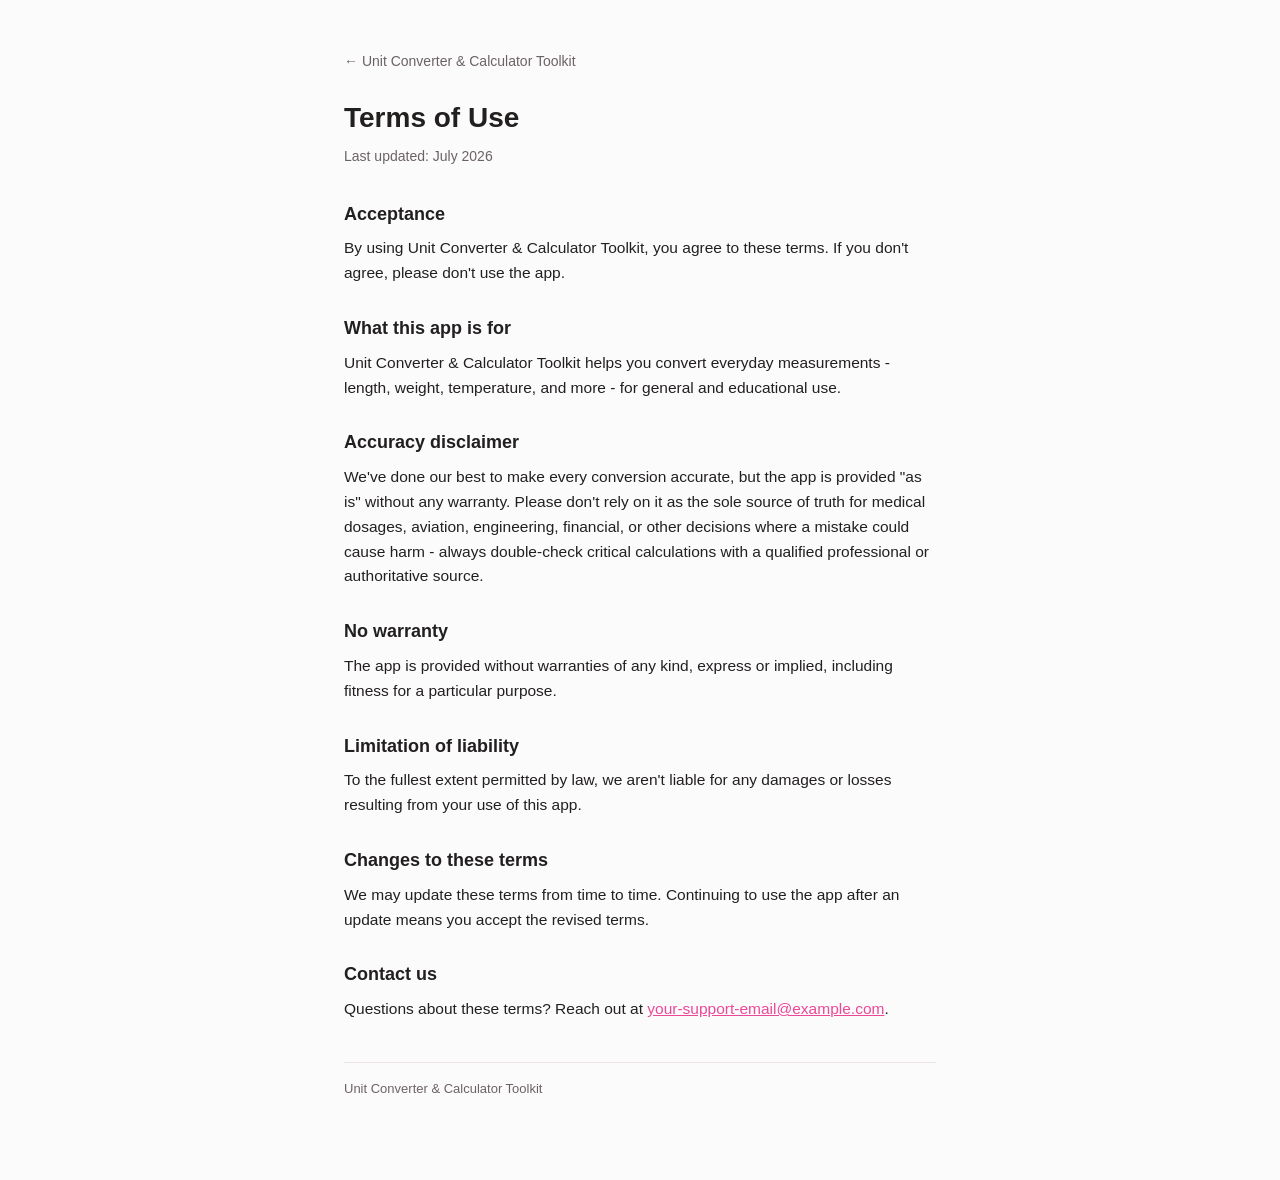
==== docs/terms.html @ bdcd5116 "Unit Converter & Calculator Toolkit — full source Recovered working tree: conversion engine, all scr" ====
<!DOCTYPE html>
<html lang="en">
<head>
<meta charset="UTF-8">
<meta name="viewport" content="width=device-width, initial-scale=1">
<meta name="description" content="Terms of Use for the Unit Converter & Calculator Toolkit app.">
<title>Terms of Use - Unit Converter & Calculator Toolkit</title>
<link rel="stylesheet" href="style.css">
</head>
<body>
<main>
  <a class="back-link" href="index.html">&larr; Unit Converter &amp; Calculator Toolkit</a>
  <h1>Terms of Use</h1>
  <p class="updated">Last updated: July 2026</p>

  <h2>Acceptance</h2>
  <p>By using Unit Converter &amp; Calculator Toolkit, you agree to these
  terms. If you don't agree, please don't use the app.</p>

  <h2>What this app is for</h2>
  <p>Unit Converter &amp; Calculator Toolkit helps you convert everyday
  measurements - length, weight, temperature, and more - for general and
  educational use.</p>

  <h2>Accuracy disclaimer</h2>
  <p>We've done our best to make every conversion accurate, but the app is
  provided "as is" without any warranty. Please don't rely on it as the
  sole source of truth for medical dosages, aviation, engineering,
  financial, or other decisions where a mistake could cause harm - always
  double-check critical calculations with a qualified professional or
  authoritative source.</p>

  <h2>No warranty</h2>
  <p>The app is provided without warranties of any kind, express or
  implied, including fitness for a particular purpose.</p>

  <h2>Limitation of liability</h2>
  <p>To the fullest extent permitted by law, we aren't liable for any
  damages or losses resulting from your use of this app.</p>

  <h2>Changes to these terms</h2>
  <p>We may update these terms from time to time. Continuing to use the
  app after an update means you accept the revised terms.</p>

  <h2>Contact us</h2>
  <p>Questions about these terms? Reach out at
  <a href="mailto:your-support-email@example.com">your-support-email@example.com</a>.</p>

  <footer>Unit Converter &amp; Calculator Toolkit</footer>
</main>
</body>
</html>
---- docs/style.css ----
:root {
  color-scheme: light dark;
  --text: #221f1f;
  --muted: #6b6266;
  --bg: #fcfbfc;
  --accent: #ec4899;
  --divider: #eee4e8;
}

@media (prefers-color-scheme: dark) {
  :root {
    --text: #f2edef;
    --muted: #b7adb2;
    --bg: #19171a;
    --divider: #322f33;
  }
}

* {
  box-sizing: border-box;
}

body {
  margin: 0;
  padding: 0;
  background: var(--bg);
  color: var(--text);
  font-family: -apple-system, BlinkMacSystemFont, "Segoe UI", Roboto, Helvetica, Arial, sans-serif;
  line-height: 1.6;
}

main {
  max-width: 640px;
  margin: 0 auto;
  padding: 48px 24px 80px;
}

h1 {
  font-size: 28px;
  margin: 0 0 4px;
}

.updated {
  color: var(--muted);
  font-size: 14px;
  margin: 0 0 32px;
}

h2 {
  font-size: 18px;
  margin: 28px 0 8px;
}

p {
  margin: 0 0 8px;
  font-size: 15.5px;
}

a {
  color: var(--accent);
}

.back-link {
  display: inline-block;
  margin-bottom: 24px;
  font-size: 14px;
  text-decoration: none;
  color: var(--muted);
}

footer {
  margin-top: 40px;
  padding-top: 16px;
  border-top: 1px solid var(--divider);
  color: var(--muted);
  font-size: 13px;
}
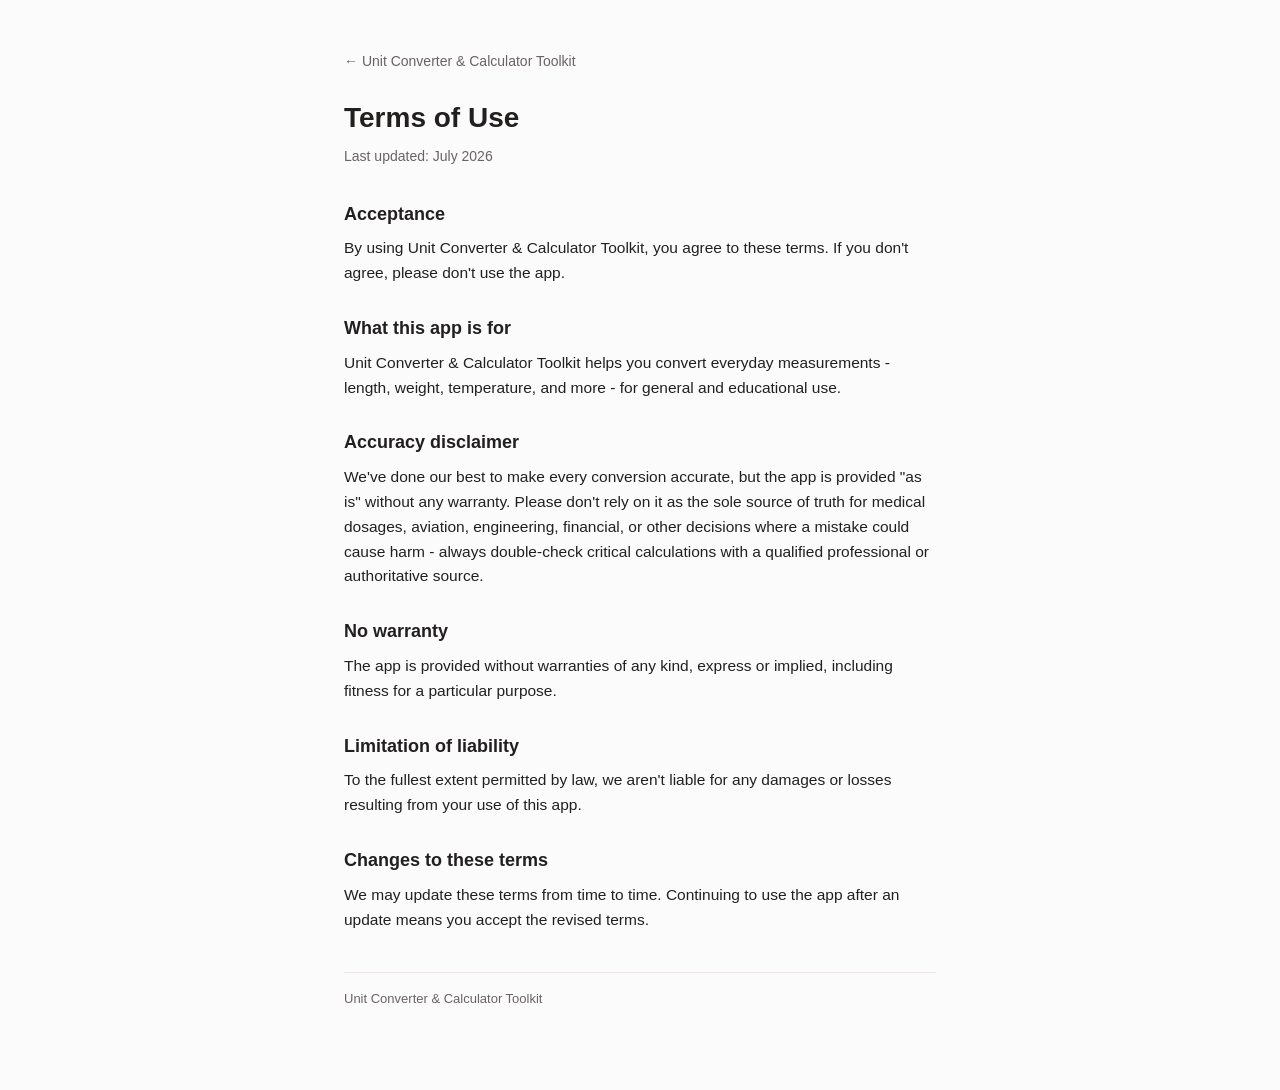
==== commit 5e5a60a4: "Remove placeholder support-email contact section from legal pages No verified support address exists" ====
--- a/docs/terms.html
+++ b/docs/terms.html
@@ -42,10 +42,6 @@
   <p>We may update these terms from time to time. Continuing to use the
   app after an update means you accept the revised terms.</p>
 
-  <h2>Contact us</h2>
-  <p>Questions about these terms? Reach out at
-  <a href="mailto:your-support-email@example.com">your-support-email@example.com</a>.</p>
-
   <footer>Unit Converter &amp; Calculator Toolkit</footer>
 </main>
 </body>
